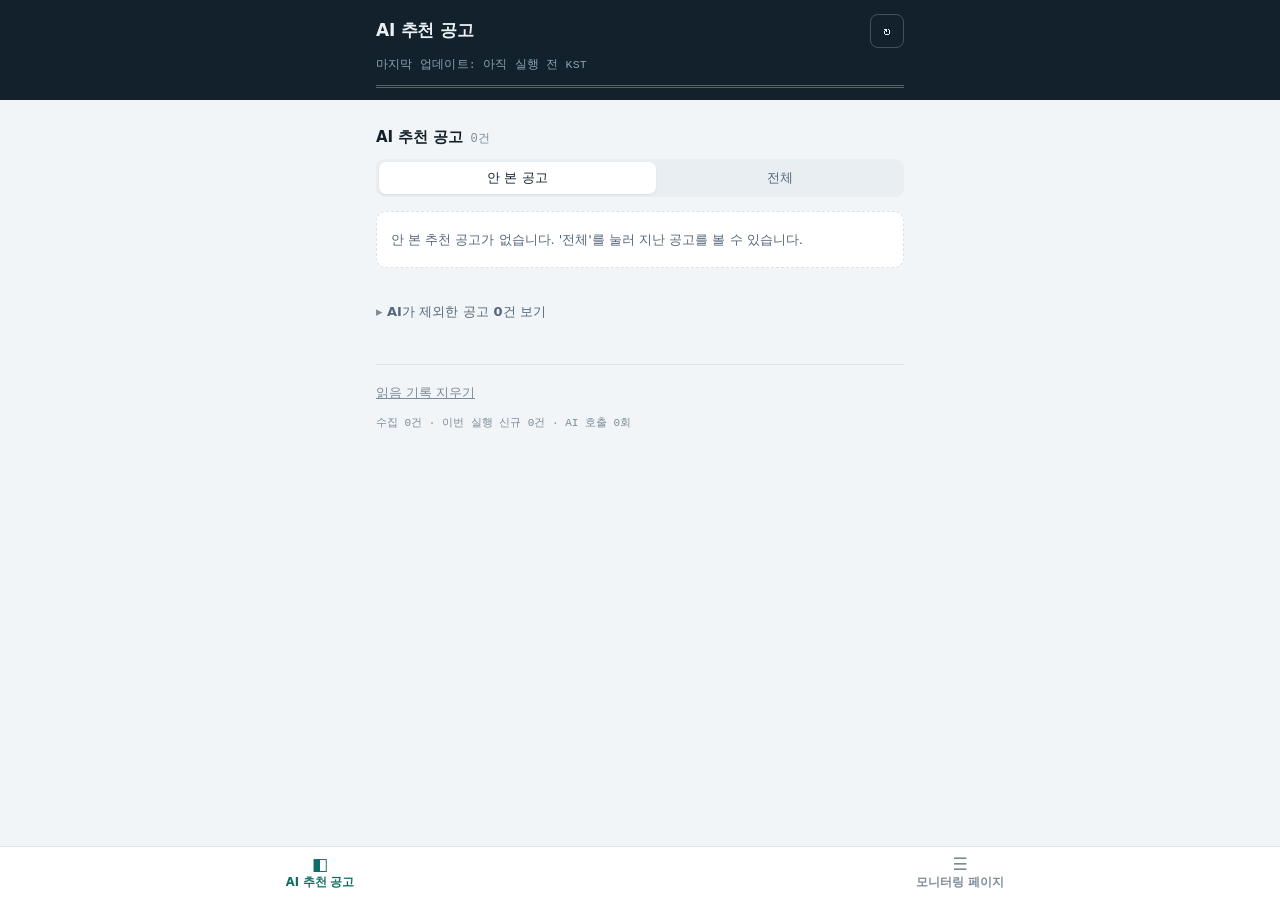
==== index.html @ 7499b251 "Add files via upload" ====
<!DOCTYPE html>
<html lang="ko">
<head>
<meta charset="utf-8">
<meta name="viewport" content="width=device-width, initial-scale=1, viewport-fit=cover">
<title>채용공고 모니터</title>
<meta name="description" content="등록한 채용 페이지의 신규 공고를 AI가 프로필과 대조해 걸러줍니다.">
<meta name="theme-color" content="#12212b">
<meta name="color-scheme" content="light dark">
<link rel="manifest" href="manifest.json">
<link rel="icon" href="icons/icon-192.png">
<link rel="apple-touch-icon" href="icons/icon-192.png">
<meta name="apple-mobile-web-app-capable" content="yes">
<meta name="apple-mobile-web-app-status-bar-style" content="black-translucent">
<link rel="stylesheet" href="styles.css">
</head>
<body>

<header class="topbar">
  <div class="wrap">
    <div class="topbar-row">
      <h1 class="brand" id="brandTitle">AI 추천 공고</h1>
      <button id="refreshBtn" class="icon-btn" type="button" aria-label="새로고침">↻</button>
    </div>
    <p class="stamp" id="updatedAt">불러오는 중…</p>
    <div class="rule-double" aria-hidden="true"></div>
  </div>
</header>

<main id="main">

  <!-- ── 탭 1: AI 추천 공고 ─────────────────────────── -->
  <div class="tabpanel wrap" id="panel-jobs" role="tabpanel" aria-labelledby="tab-jobs">

    <section class="section" aria-labelledby="recTitle">
      <div class="section-head">
        <h2 class="section-title" id="recTitle">AI 추천 공고</h2>
        <span class="count" id="recCount">–</span>
      </div>

      <div class="segmented" role="group" aria-label="공고 표시 범위">
        <button type="button" class="seg is-active" data-filter="unseen" aria-pressed="true">안 본 공고</button>
        <button type="button" class="seg" data-filter="all" aria-pressed="false">전체</button>
      </div>

      <div id="recList" class="cards">
        <p class="loading">공고를 불러오는 중…</p>
      </div>
    </section>

    <section class="section" id="pendingSection" hidden aria-labelledby="pendTitle">
      <div class="section-head">
        <h2 class="section-title" id="pendTitle">판단 보류</h2>
        <span class="count" id="pendCount">0</span>
      </div>
      <p class="section-note">AI 호출이 실패해 아직 판정하지 못한 공고입니다. 다음 실행에서 자동으로 다시 판단합니다.</p>
      <div id="pendList" class="cards"></div>
    </section>

    <section class="section">
      <details id="rejectedBox">
        <summary class="disclosure">AI가 제외한 공고 <span id="rejCount">0</span>건 보기</summary>
        <div id="rejList" class="cards cards-compact"></div>
      </details>
    </section>

    <footer class="foot">
      <p id="hiddenLine" class="foot-line" hidden></p>
      <button type="button" id="resetSeen" class="link-btn">읽음 기록 지우기</button>
      <p class="foot-meta" id="footMeta"></p>
    </footer>
  </div>

  <!-- ── 탭 2: 모니터링 페이지 ──────────────────────── -->
  <div class="tabpanel wrap" id="panel-sources" role="tabpanel" aria-labelledby="tab-sources" hidden>

    <section class="section">
      <div class="section-head">
        <h2 class="section-title">모니터링 페이지</h2>
        <span class="count" id="srcCount">–</span>
        <span class="spacer"></span>
        <button type="button" id="addSrcBtn" class="add-btn">+ 추가</button>
      </div>
      <p class="section-note">회사명을 누르면 채용 페이지로 바로 이동합니다. 오른쪽 아이콘으로 수정·삭제할 수 있습니다.</p>

      <div id="syncBanner" class="sync-banner" hidden>
        <p class="sync-title" id="syncTitle"></p>
        <p class="sync-body">화면에서 고친 내용은 이 휴대폰에만 저장됩니다. 자동 수집에도 반영하려면
          아래 내용을 <code>config/sources.json</code>에 붙여넣어야 합니다.</p>
        <div class="sync-actions">
          <button type="button" id="copyCfgBtn" class="primary-btn">sources.json 복사</button>
          <a id="ghEditLink" class="ghost-btn" target="_blank" rel="noopener noreferrer" hidden>GitHub에서 붙여넣기 ↗</a>
          <button type="button" id="revertBtn" class="ghost-btn">변경 되돌리기</button>
        </div>
        <textarea id="cfgOut" class="cfg-out" readonly hidden aria-label="sources.json 내용"></textarea>
      </div>

      <ul id="srcList" class="src-list"></ul>
    </section>

    <section class="section">
      <details id="healthBox">
        <summary class="disclosure">수집 상태 확인</summary>
        <div id="healthList" class="health"></div>
      </details>
    </section>
  </div>

</main>

<!-- 하단 탭바 — body 바로 아래 배치. 조상에 transform/filter/will-change 없음 -->
<nav class="tabbar" role="tablist" aria-label="화면 전환">
  <button type="button" class="tabbtn is-active" id="tab-jobs" data-tab="jobs"
          role="tab" aria-selected="true" aria-controls="panel-jobs">
    <span class="tabicon" aria-hidden="true">◧</span>
    <span class="tablabel">AI 추천 공고</span>
    <span class="tabbadge" id="tabBadge" hidden>0</span>
  </button>
  <button type="button" class="tabbtn" id="tab-sources" data-tab="sources"
          role="tab" aria-selected="false" aria-controls="panel-sources">
    <span class="tabicon" aria-hidden="true">☰</span>
    <span class="tablabel">모니터링 페이지</span>
    <span class="tabdot" id="tabDot" hidden></span>
  </button>
</nav>

<!-- 추가/편집 시트 -->
<div class="sheet" id="sheet" hidden role="dialog" aria-modal="true" aria-labelledby="sheetTitle">
  <div class="sheet-backdrop" id="sheetBackdrop"></div>
  <div class="sheet-panel" role="document">
    <h2 class="sheet-title" id="sheetTitle">채용 페이지 추가</h2>

    <label class="field">
      <span class="field-label">회사명</span>
      <input type="text" id="fCompany" class="input" placeholder="예: KB라이프생명" autocomplete="off">
    </label>

    <label class="field">
      <span class="field-label">공고 목록 페이지 주소</span>
      <input type="url" id="fUrl" class="input" placeholder="https://…" inputmode="url" autocomplete="off">
    </label>

    <label class="field">
      <span class="field-label">메모 <span class="opt">선택</span></span>
      <input type="text" id="fMemo" class="input" placeholder="예: 경영전략 직무 위주" autocomplete="off">
    </label>

    <label class="field">
      <span class="field-label">공고 링크 조각 <span class="opt">선택</span></span>
      <input type="text" id="fPattern" class="input" placeholder="예: /recruit/view" autocomplete="off">
      <span class="field-help">공고 하나를 열었을 때 주소에 공통으로 들어가는 부분입니다.
        비워두면 자동 추정하지만, 넣어주면 정확도가 크게 올라갑니다.</span>
    </label>

    <label class="check">
      <input type="checkbox" id="fManual">
      <span>수동 확인 전용 (수집·AI 판단 없이 목록에만 표시)</span>
    </label>

    <p class="sheet-error" id="sheetError" hidden></p>

    <div class="sheet-actions">
      <button type="button" id="sheetSave" class="primary-btn">저장</button>
      <button type="button" id="sheetCancel" class="ghost-btn">취소</button>
      <span class="spacer"></span>
      <button type="button" id="sheetDelete" class="danger-btn" hidden>삭제</button>
    </div>
  </div>
</div>

<div class="toast" id="toast" hidden></div>

<!-- 자가진단: 주소 끝에 ?debug=1 을 붙이면 켜집니다 -->
<div class="debug" id="debugPanel" hidden></div>

<script src="app.js"></script>
</body>
</html>
---- styles.css ----
/* ─────────────────────────────────────────────────────────────
   채용공고 모니터 — 언더라이팅 심사표를 모티프로 한 화면
   모바일 안전 규칙:
     · 100dvh 사용 (100vh는 폴백으로만)
     · html/body 에 overflow-x:hidden 명시
     · position:sticky 미사용. fixed는 하단 탭바/시트/토스트에만 쓰며
       모두 body 바로 아래 형제이고, 조상 어디에도 transform·filter·
       perspective·will-change 를 걸지 않는다 (전체 파일에서 미사용)
     · 텍스트가 들어가는 모든 행은 flex-wrap
   ───────────────────────────────────────────────────────────── */

*, *::before, *::after { box-sizing: border-box; }

:root {
  --bg:        #f2f5f7;
  --card:      #ffffff;
  --ink:       #14202a;
  --ink-2:     #55677a;
  --ink-3:     #7b8b99;
  --line:      #dae2e8;
  --line-soft: #e8eef2;
  --band-fit:  #0e6e63;
  --band-pend: #a9711f;
  --band-rej:  #9aa8b3;
  --urgent:    #b23a32;
  --header:    #12212b;
  --header-ink:#eaf1f5;
  --header-dim:#8ba3b3;

  --sans: "Pretendard Variable", Pretendard, -apple-system, BlinkMacSystemFont,
          "Apple SD Gothic Neo", "Segoe UI", "Malgun Gothic", system-ui, sans-serif;
  --mono: ui-monospace, SFMono-Regular, "SF Mono", Menlo, Consolas,
          "Liberation Mono", monospace;

  --radius: 10px;
}

@media (prefers-color-scheme: dark) {
  :root {
    --bg:        #0d1620;
    --card:      #14212c;
    --ink:       #e6edf2;
    --ink-2:     #98aab8;
    --ink-3:     #71879a;
    --line:      #223442;
    --line-soft: #1b2b37;
    --band-fit:  #3fb3a1;
    --band-pend: #d3a05a;
    --band-rej:  #4a5d6c;
    --urgent:    #e0736a;
    --header:    #0a121a;
    --header-ink:#e6edf2;
    --header-dim:#7d95a6;
  }
}

html, body {
  max-width: 100%;
  overflow-x: hidden;
}

html { -webkit-text-size-adjust: 100%; }

body {
  margin: 0;
  min-height: 100vh;
  min-height: 100dvh;
  background: var(--bg);
  color: var(--ink);
  font-family: var(--sans);
  font-size: 15px;
  line-height: 1.5;
  -webkit-font-smoothing: antialiased;
  padding-bottom: calc(24px + env(safe-area-inset-bottom));
}

img, svg { max-width: 100%; height: auto; }

.wrap {
  width: 100%;
  max-width: 560px;
  margin-left: auto;
  margin-right: auto;
  padding-left: 16px;
  padding-right: 16px;
}

/* ── 헤더 ───────────────────────────────────────────────── */

.topbar {
  background: var(--header);
  color: var(--header-ink);
  padding-top: calc(14px + env(safe-area-inset-top));
  padding-bottom: 12px;
}

.topbar-row {
  display: flex;
  flex-wrap: wrap;
  align-items: baseline;
  justify-content: space-between;
  gap: 8px;
}

.brand {
  margin: 0;
  font-size: 17px;
  font-weight: 650;
  letter-spacing: -0.015em;
  overflow-wrap: anywhere;
}

.icon-btn {
  flex: none;
  background: transparent;
  border: 1px solid rgba(255, 255, 255, 0.22);
  color: var(--header-ink);
  border-radius: 8px;
  width: 34px;
  height: 34px;
  font-size: 16px;
  line-height: 1;
  cursor: pointer;
}
.icon-btn:active { background: rgba(255, 255, 255, 0.12); }
.icon-btn.is-spinning { opacity: 0.5; }

.stamp {
  margin: 8px 0 0;
  font-family: var(--mono);
  font-size: 11.5px;
  letter-spacing: 0.02em;
  color: var(--header-dim);
  overflow-wrap: anywhere;
}

/* 회계 장부의 합계 이중 괘선 */
.rule-double {
  margin-top: 12px;
  height: 3px;
  border-top: 1px solid rgba(255, 255, 255, 0.28);
  border-bottom: 1px solid rgba(255, 255, 255, 0.28);
}

/* ── 섹션 ───────────────────────────────────────────────── */

.section { margin-top: 26px; }

.section-head {
  display: flex;
  flex-wrap: wrap;
  align-items: baseline;
  gap: 8px;
  margin-bottom: 6px;
}

.section-title {
  margin: 0;
  font-size: 15px;
  font-weight: 650;
  letter-spacing: -0.01em;
}

.count {
  font-family: var(--mono);
  font-size: 12px;
  color: var(--ink-3);
}

.section-note {
  margin: 0 0 10px;
  font-size: 12.5px;
  color: var(--ink-2);
  overflow-wrap: anywhere;
}

/* ── 세그먼트 토글 ──────────────────────────────────────── */

.segmented {
  display: flex;
  flex-wrap: wrap;
  gap: 4px;
  padding: 3px;
  background: var(--line-soft);
  border-radius: 9px;
  margin: 10px 0 14px;
}

.seg {
  flex: 1 1 auto;
  min-width: 90px;
  border: 0;
  background: transparent;
  color: var(--ink-2);
  font-family: inherit;
  font-size: 13px;
  font-weight: 550;
  padding: 7px 10px;
  border-radius: 7px;
  cursor: pointer;
}

.seg.is-active {
  background: var(--card);
  color: var(--ink);
  box-shadow: 0 1px 2px rgba(0, 0, 0, 0.08);
}

/* ── 공고 카드 ──────────────────────────────────────────── */

.cards { display: flex; flex-direction: column; gap: 10px; }

.card {
  background: var(--card);
  border: 1px solid var(--line);
  border-left: 3px solid var(--band-rej);
  border-radius: var(--radius);
  padding: 12px 13px;
  transition: opacity 0.25s ease, background 0.2s ease;
}

.card.grade-fit  { border-left-color: var(--band-fit); }
.card.grade-pend { border-left-color: var(--band-pend); }
.card.grade-rej  { border-left-color: var(--band-rej); }

.card.is-read { opacity: 0.55; }

.card-top {
  display: flex;
  flex-wrap: wrap;
  align-items: baseline;
  gap: 6px 8px;
  margin-bottom: 4px;
}

.company {
  font-size: 12px;
  font-weight: 600;
  color: var(--band-fit);
  letter-spacing: -0.01em;
  overflow-wrap: anywhere;
}
.card.grade-pend .company { color: var(--band-pend); }
.card.grade-rej  .company { color: var(--ink-3); }

.job-title {
  display: block;
  font-size: 15.5px;
  font-weight: 600;
  line-height: 1.35;
  color: var(--ink);
  text-decoration: none;
  overflow-wrap: anywhere;
  word-break: break-word;
}
.job-title:hover { text-decoration: underline; }

.meta {
  display: flex;
  flex-wrap: wrap;
  gap: 4px 10px;
  margin-top: 6px;
  font-family: var(--mono);
  font-size: 11.5px;
  color: var(--ink-3);
}
.meta .urgent { color: var(--urgent); font-weight: 600; }

/* AI 판단 메모 — 심사 코멘트처럼 */
.reason {
  margin: 9px 0 0;
  padding-left: 9px;
  border-left: 2px solid var(--line);
  font-size: 12.5px;
  line-height: 1.5;
  color: var(--ink-2);
  overflow-wrap: anywhere;
}

.chips {
  display: flex;
  flex-wrap: wrap;
  gap: 6px;
  margin-top: 9px;
  align-items: center;
}

.chip {
  font-family: var(--mono);
  font-size: 10.5px;
  letter-spacing: 0.02em;
  padding: 2px 6px;
  border-radius: 4px;
  border: 1px solid var(--line);
  color: var(--ink-3);
  white-space: nowrap;
}
.chip.warn { color: var(--band-pend); border-color: var(--band-pend); }
.chip.read { color: var(--band-fit); border-color: var(--band-fit); }

.spacer { flex: 1 1 auto; min-width: 0; }

.ghost-btn {
  flex: none;
  background: transparent;
  border: 1px solid var(--line);
  color: var(--ink-2);
  font-family: inherit;
  font-size: 12px;
  padding: 4px 10px;
  border-radius: 6px;
  cursor: pointer;
}
.ghost-btn:active { background: var(--line-soft); }

.cards-compact .card { padding: 9px 11px; }
.cards-compact .job-title { font-size: 14px; }

/* ── 모니터링 페이지 목록 ───────────────────────────────── */

.src-list { list-style: none; margin: 0; padding: 0; }

.src-item {
  border-bottom: 1px solid var(--line-soft);
}
.src-item:last-child { border-bottom: 0; }

.src-link {
  display: flex;
  flex-wrap: wrap;
  align-items: baseline;
  gap: 4px 8px;
  padding: 11px 2px;
  color: var(--ink);
  text-decoration: none;
}

.src-name { font-size: 14px; font-weight: 600; overflow-wrap: anywhere; }
.src-memo {
  flex: 1 1 100%;
  font-size: 12px;
  color: var(--ink-3);
  overflow-wrap: anywhere;
}
.src-arrow { flex: none; color: var(--ink-3); font-size: 13px; }

/* ── 수집 상태 ──────────────────────────────────────────── */

.disclosure {
  cursor: pointer;
  font-size: 13px;
  font-weight: 550;
  color: var(--ink-2);
  padding: 8px 0;
  list-style: none;
}
.disclosure::-webkit-details-marker { display: none; }
.disclosure::before { content: "▸ "; color: var(--ink-3); }
details[open] > .disclosure::before { content: "▾ "; }

.health { display: flex; flex-direction: column; gap: 8px; margin-top: 4px; }

.health-row {
  display: flex;
  flex-wrap: wrap;
  gap: 4px 8px;
  align-items: baseline;
  padding: 9px 11px;
  background: var(--card);
  border: 1px solid var(--line);
  border-radius: 8px;
  font-size: 12.5px;
}
.health-name { font-weight: 600; overflow-wrap: anywhere; }
.health-nums { font-family: var(--mono); font-size: 11.5px; color: var(--ink-3); }
.health-note {
  flex: 1 1 100%;
  font-size: 12px;
  color: var(--band-pend);
  overflow-wrap: anywhere;
}
.health-ok { color: var(--band-fit); }
.health-bad { color: var(--urgent); }

/* ── 상태/푸터 ──────────────────────────────────────────── */

.loading, .empty {
  margin: 0;
  padding: 18px 14px;
  background: var(--card);
  border: 1px dashed var(--line);
  border-radius: var(--radius);
  font-size: 13px;
  color: var(--ink-2);
  overflow-wrap: anywhere;
}

.foot {
  margin-top: 34px;
  padding-top: 16px;
  border-top: 1px solid var(--line);
}

.foot-line { margin: 0 0 8px; font-size: 12.5px; color: var(--ink-2); overflow-wrap: anywhere; }

.link-btn {
  background: none;
  border: 0;
  padding: 0;
  font-family: inherit;
  font-size: 12.5px;
  color: var(--ink-3);
  text-decoration: underline;
  cursor: pointer;
}

.foot-meta {
  margin: 12px 0 0;
  font-family: var(--mono);
  font-size: 11px;
  color: var(--ink-3);
  overflow-wrap: anywhere;
}

/* ── 접근성 ─────────────────────────────────────────────── */

a:focus-visible, button:focus-visible, summary:focus-visible {
  outline: 2px solid var(--band-fit);
  outline-offset: 2px;
  border-radius: 4px;
}

@media (prefers-reduced-motion: reduce) {
  * { animation: none !important; transition: none !important; }
}

/* 아주 좁은 화면(320px대) 대비 */
@media (max-width: 360px) {
  body { font-size: 14.5px; }
  .job-title { font-size: 15px; }
  .seg { min-width: 0; }
}

.health-dim { color: var(--ink-3); }
.src-link .chip { flex: none; }

/* ═══════════════════════════════════════════════════════════
   탭 / 편집 / 자가진단  (2차 개편)
   ═══════════════════════════════════════════════════════════ */

/* 하단 탭바 만큼 본문 아래 여백 확보 */
body {
  padding-bottom: calc(66px + env(safe-area-inset-bottom));
}

.tabpanel { display: block; }
.tabpanel[hidden] { display: none; }

/* ── 하단 탭바 ──────────────────────────────────────────── */
/* body 바로 아래 형제로 배치. 조상 어디에도 transform/filter/
   perspective/will-change 를 걸지 않는다 (걸면 fixed가 깨짐). */
.tabbar {
  position: fixed;
  left: 0;
  right: 0;
  bottom: 0;
  z-index: 30;
  display: flex;
  width: 100%;
  max-width: 100%;
  background: var(--card);
  border-top: 1px solid var(--line);
  padding-bottom: env(safe-area-inset-bottom);
}

.tabbtn {
  position: relative;
  flex: 1 1 50%;
  min-width: 0;
  display: flex;
  flex-direction: column;
  align-items: center;
  justify-content: center;
  gap: 2px;
  padding: 9px 4px 10px;
  border: 0;
  background: transparent;
  color: var(--ink-3);
  font-family: inherit;
  cursor: pointer;
}

.tabbtn.is-active { color: var(--band-fit); }

.tabicon { font-size: 17px; line-height: 1; }

.tablabel {
  font-size: 11.5px;
  font-weight: 600;
  letter-spacing: -0.01em;
  max-width: 100%;
  overflow: hidden;
  text-overflow: ellipsis;
  white-space: nowrap;
}

.tabbadge {
  position: absolute;
  top: 5px;
  left: 50%;
  margin-left: 8px;
  min-width: 17px;
  padding: 0 4px;
  border-radius: 9px;
  background: var(--band-fit);
  color: #fff;
  font-family: var(--mono);
  font-size: 10px;
  line-height: 17px;
  text-align: center;
}

.tabdot {
  position: absolute;
  top: 9px;
  left: 50%;
  margin-left: 9px;
  width: 7px;
  height: 7px;
  border-radius: 50%;
  background: var(--band-pend);
}

/* ── 모니터링 목록: 이동 영역과 조작 버튼 분리 ──────────── */

.src-item {
  display: flex;
  flex-wrap: nowrap;
  align-items: stretch;
  gap: 2px;
  border-bottom: 1px solid var(--line-soft);
}

.src-link {
  flex: 1 1 auto;
  min-width: 0;
  display: flex;
  flex-wrap: wrap;
  align-items: baseline;
  gap: 4px 8px;
  padding: 12px 4px 12px 2px;
  color: var(--ink);
  text-decoration: none;
}

.src-actions {
  flex: 0 0 auto;
  display: flex;
  align-items: center;
  gap: 2px;
}

.act-btn {
  width: 38px;
  height: 38px;
  flex: none;
  display: flex;
  align-items: center;
  justify-content: center;
  border: 0;
  background: transparent;
  color: var(--ink-2);
  line-height: 1;
  border-radius: 8px;
  cursor: pointer;
}
.act-btn svg { display: block; }
.act-btn:active { background: var(--line-soft); color: var(--ink); }

.src-flag {
  font-family: var(--mono);
  font-size: 10px;
  padding: 1px 5px;
  border-radius: 4px;
  border: 1px solid currentColor;
  white-space: nowrap;
}
.src-flag.added   { color: var(--band-fit); }
.src-flag.edited  { color: var(--band-pend); }

.add-btn {
  flex: none;
  border: 1px solid var(--band-fit);
  background: transparent;
  color: var(--band-fit);
  font-family: inherit;
  font-size: 12.5px;
  font-weight: 600;
  padding: 5px 11px;
  border-radius: 7px;
  cursor: pointer;
}
.add-btn:active { background: var(--line-soft); }

/* ── 동기화 안내 배너 ───────────────────────────────────── */

.sync-banner {
  background: var(--card);
  border: 1px solid var(--band-pend);
  border-left-width: 3px;
  border-radius: var(--radius);
  padding: 11px 12px;
  margin-bottom: 14px;
}

.sync-title {
  margin: 0 0 5px;
  font-size: 12.5px;
  font-weight: 650;
  color: var(--band-pend);
  overflow-wrap: anywhere;
}

.sync-body {
  margin: 0 0 10px;
  font-size: 12px;
  line-height: 1.5;
  color: var(--ink-2);
  overflow-wrap: anywhere;
}
.sync-body code {
  font-family: var(--mono);
  font-size: 11.5px;
  overflow-wrap: anywhere;
}

.sync-actions {
  display: flex;
  flex-wrap: wrap;
  gap: 6px;
  align-items: center;
}

.cfg-out {
  display: block;
  width: 100%;
  max-width: 100%;
  margin-top: 10px;
  min-height: 120px;
  padding: 8px;
  border: 1px solid var(--line);
  border-radius: 8px;
  background: var(--bg);
  color: var(--ink-2);
  font-family: var(--mono);
  font-size: 11px;
  line-height: 1.45;
  resize: vertical;
}

/* ── 버튼 ───────────────────────────────────────────────── */

.primary-btn {
  flex: none;
  border: 1px solid var(--band-fit);
  background: var(--band-fit);
  color: #fff;
  font-family: inherit;
  font-size: 12.5px;
  font-weight: 600;
  padding: 7px 13px;
  border-radius: 7px;
  cursor: pointer;
}
.primary-btn:active { opacity: 0.85; }

.danger-btn {
  flex: none;
  border: 1px solid var(--urgent);
  background: transparent;
  color: var(--urgent);
  font-family: inherit;
  font-size: 12.5px;
  padding: 6px 12px;
  border-radius: 7px;
  cursor: pointer;
}

a.ghost-btn { text-decoration: none; display: inline-block; }

/* ── 추가/편집 시트 ─────────────────────────────────────── */

.sheet {
  position: fixed;
  inset: 0;
  z-index: 60;
  display: flex;
  align-items: flex-end;
  justify-content: center;
}
.sheet[hidden] { display: none; }

.sheet-backdrop {
  position: absolute;
  inset: 0;
  background: rgba(8, 16, 22, 0.55);
}

.sheet-panel {
  position: relative;
  width: 100%;
  max-width: 560px;
  max-height: 92dvh;
  overflow-y: auto;
  overflow-x: hidden;
  background: var(--card);
  border-radius: 14px 14px 0 0;
  border-top: 1px solid var(--line);
  padding: 16px 16px calc(18px + env(safe-area-inset-bottom));
}

.sheet-title {
  margin: 0 0 14px;
  font-size: 16px;
  font-weight: 650;
  overflow-wrap: anywhere;
}

.field { display: block; margin-bottom: 13px; }

.field-label {
  display: block;
  font-size: 12.5px;
  font-weight: 600;
  color: var(--ink-2);
  margin-bottom: 5px;
}
.field-label .opt { font-weight: 400; color: var(--ink-3); }

.input {
  display: block;
  width: 100%;
  max-width: 100%;
  padding: 10px 11px;
  border: 1px solid var(--line);
  border-radius: 8px;
  background: var(--bg);
  color: var(--ink);
  font-family: inherit;
  font-size: 16px; /* iOS 자동 확대 방지 */
  line-height: 1.4;
}
.input:focus { outline: 2px solid var(--band-fit); outline-offset: 1px; }

.field-help {
  display: block;
  margin-top: 5px;
  font-size: 11.5px;
  line-height: 1.45;
  color: var(--ink-3);
  overflow-wrap: anywhere;
}

.check {
  display: flex;
  flex-wrap: wrap;
  align-items: flex-start;
  gap: 8px;
  margin: 4px 0 14px;
  font-size: 12.5px;
  color: var(--ink-2);
}
.check input { flex: none; width: 18px; height: 18px; margin: 0; }
.check span { flex: 1 1 0; min-width: 0; overflow-wrap: anywhere; }

.sheet-error {
  margin: 0 0 10px;
  font-size: 12.5px;
  color: var(--urgent);
  overflow-wrap: anywhere;
}

.sheet-actions {
  display: flex;
  flex-wrap: wrap;
  align-items: center;
  gap: 6px;
}

/* ── 토스트 ─────────────────────────────────────────────── */

.toast {
  position: fixed;
  left: 12px;
  right: 12px;
  bottom: calc(78px + env(safe-area-inset-bottom));
  z-index: 70;
  max-width: 536px;
  margin: 0 auto;
  padding: 10px 13px;
  border-radius: 9px;
  background: var(--header);
  color: var(--header-ink);
  font-size: 12.5px;
  line-height: 1.45;
  text-align: center;
  overflow-wrap: anywhere;
}
.toast[hidden] { display: none; }

/* ── 자가진단 패널 (?debug=1) ───────────────────────────── */

.debug {
  position: fixed;
  left: 0;
  right: 0;
  top: 0;
  z-index: 90;
  max-height: 45dvh;
  overflow: auto;
  padding: 8px 10px;
  background: #10181f;
  color: #d8ffe6;
  font-family: var(--mono);
  font-size: 10.5px;
  line-height: 1.5;
  border-bottom: 2px solid #2f8f6f;
  overflow-wrap: anywhere;
}
.debug[hidden] { display: none; }
.debug .bad { color: #ff9d92; }
.debug .ok { color: #7fe3b8; }
.debug h3 { margin: 0 0 4px; font-size: 11px; color: #fff; }
.debug ul { margin: 4px 0 0; padding-left: 16px; }

@media (max-width: 360px) {
  .tablabel { font-size: 11px; }
  .sync-actions .primary-btn,
  .sync-actions .ghost-btn { font-size: 12px; padding: 6px 10px; }
}

/* No. 컬럼 */
.src-no {
  flex: 0 0 auto;
  align-self: flex-start;
  min-width: 20px;
  padding-top: 13px;
  font-family: var(--mono);
  font-size: 11.5px;
  color: var(--ink-3);
  text-align: right;
}

/* 목록 URL이 잘못 걸린 카드는 눈에 띄게 표시 */
.card[data-list-url="1"] .job-title::after {
  content: " ⚠ 목록 페이지 링크";
  font-family: var(--mono);
  font-size: 10.5px;
  color: var(--urgent);
  white-space: nowrap;
}

/* 토스트 안 실행취소 버튼 */
.toast {
  display: flex;
  flex-wrap: wrap;
  align-items: center;
  justify-content: center;
  gap: 6px 12px;
}
.toast-msg { flex: 1 1 auto; min-width: 0; text-align: left; }
.toast-action {
  flex: none;
  border: 1px solid rgba(255, 255, 255, 0.35);
  background: transparent;
  color: var(--header-ink);
  font-family: inherit;
  font-size: 12px;
  font-weight: 600;
  padding: 5px 11px;
  border-radius: 7px;
  cursor: pointer;
}
.toast-action:active { background: rgba(255, 255, 255, 0.14); }

/* 자체 확인창 */
.confirm-panel { border-radius: 14px 14px 0 0; }
.confirm-panel .sync-body { margin-bottom: 14px; }
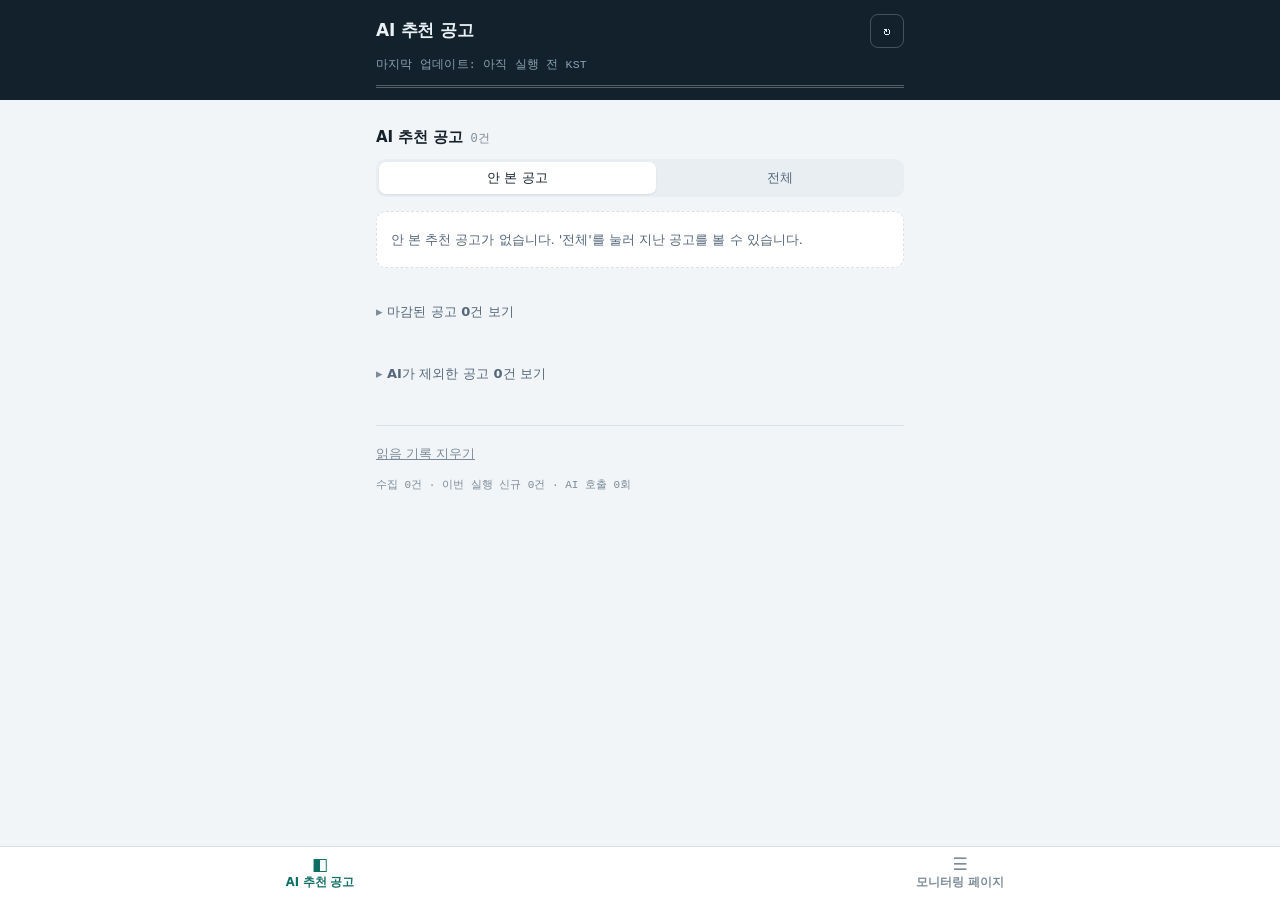
==== commit 12f4522e: "Add files via upload" ====
--- a/index.html
+++ b/index.html
@@ -43,9 +43,20 @@
         <button type="button" class="seg" data-filter="all" aria-pressed="false">전체</button>
       </div>
 
+      <p class="notice" id="crawlOnlyNotice" hidden></p>
+
       <div id="recList" class="cards">
         <p class="loading">공고를 불러오는 중…</p>
       </div>
+    </section>
+
+    <section class="section" id="unjudgedSection" hidden aria-labelledby="unjTitle">
+      <div class="section-head">
+        <h2 class="section-title" id="unjTitle">AI 판단 전</h2>
+        <span class="count" id="unjCount">0</span>
+      </div>
+      <p class="section-note" id="unjNote"></p>
+      <div id="unjList" class="cards"></div>
     </section>
 
     <section class="section" id="pendingSection" hidden aria-labelledby="pendTitle">
@@ -55,6 +66,14 @@
       </div>
       <p class="section-note">AI 호출이 실패해 아직 판정하지 못한 공고입니다. 다음 실행에서 자동으로 다시 판단합니다.</p>
       <div id="pendList" class="cards"></div>
+    </section>
+
+    <section class="section">
+      <details id="expiredBox">
+        <summary class="disclosure">마감된 공고 <span id="expCount">0</span>건 보기</summary>
+        <p class="section-note" id="expNote"></p>
+        <div id="expList" class="cards cards-compact"></div>
+      </details>
     </section>
 
     <section class="section">
--- a/styles.css
+++ b/styles.css
@@ -886,3 +886,52 @@
 /* 자체 확인창 */
 .confirm-panel { border-radius: 14px 14px 0 0; }
 .confirm-panel .sync-body { margin-bottom: 14px; }
+
+/* 수집 전용 실행 안내 */
+.notice {
+  margin: 0 0 12px;
+  padding: 10px 12px;
+  border: 1px solid var(--band-pend);
+  border-left-width: 3px;
+  border-radius: var(--radius);
+  background: var(--card);
+  font-size: 12.5px;
+  line-height: 1.5;
+  color: var(--ink-2);
+  overflow-wrap: anywhere;
+}
+.notice[hidden] { display: none; }
+
+/* ── 마감일 배지 ─────────────────────────────────────────── */
+
+.dday {
+  flex: none;
+  font-family: var(--mono);
+  font-size: 11px;
+  font-weight: 600;
+  letter-spacing: 0.01em;
+  padding: 2px 7px;
+  border-radius: 5px;
+  border: 1px solid currentColor;
+  white-space: nowrap;
+}
+.dday.d-urgent { color: #fff; background: var(--urgent); border-color: var(--urgent); }
+.dday.d-soon   { color: var(--band-pend); }
+.dday.d-far    { color: var(--ink-3); }
+.dday.d-open   { color: var(--band-fit); }
+.dday.d-none   { color: var(--ink-3); border-style: dashed; }
+.dday.d-over   { color: var(--ink-3); border-style: dashed; }
+
+/* 카드 우측 상단 삭제 버튼 */
+.act-btn.card-del {
+  width: 30px;
+  height: 30px;
+  margin: -4px -4px -4px 2px;
+  color: var(--ink-3);
+}
+.act-btn.card-del svg { width: 14px; height: 14px; }
+
+.card-top { align-items: center; }
+
+/* 마감 섹션의 카드는 흐리게 */
+#expList .card { opacity: 0.72; }
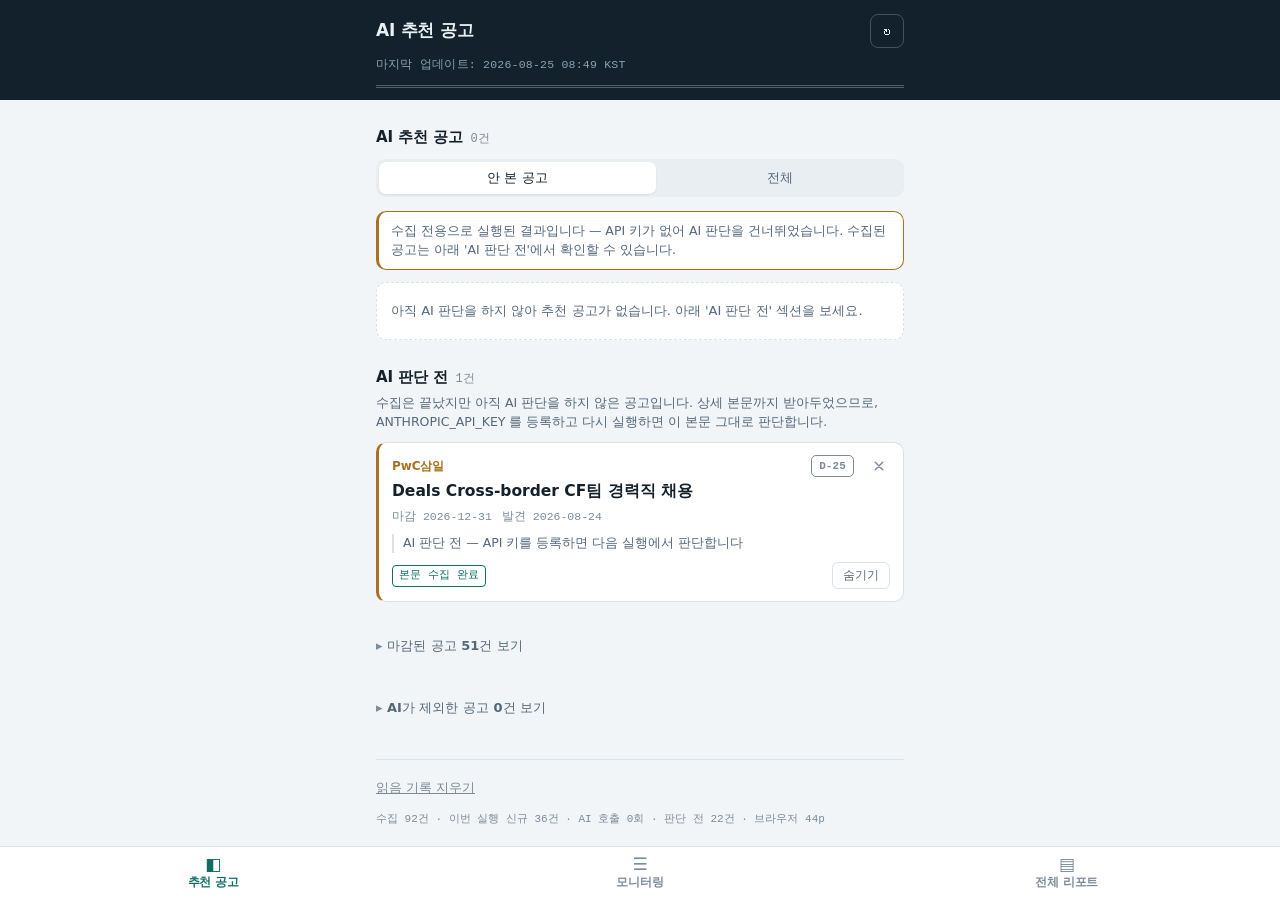
==== commit 9a8b977c: "Add files via upload" ====
--- a/index.html
+++ b/index.html
@@ -117,9 +117,27 @@
       <ul id="srcList" class="src-list"></ul>
     </section>
 
+  </div>
+
+  <!-- ── 탭 3: 전체 리포트 ─────────────────────────── -->
+  <div class="tabpanel wrap" id="panel-report" role="tabpanel" aria-labelledby="tab-report" hidden>
+    <section class="section">
+      <div class="section-head">
+        <h2 class="section-title">전체 리포트</h2>
+        <span class="count" id="repCount">–</span>
+      </div>
+      <p class="section-note">필터를 거치기 전의 <strong>수집된 모든 공고</strong>입니다.
+        각 공고가 어느 단계에서 왜 걸러졌는지 그대로 보여줍니다.
+        제목을 누르면 원문과 대조할 수 있습니다.</p>
+
+      <div class="tally" id="repTally"></div>
+      <div class="chipbar" id="repFilters" role="group" aria-label="상태별 보기"></div>
+      <ul id="repList" class="rep-list"></ul>
+    </section>
+
     <section class="section">
       <details id="healthBox">
-        <summary class="disclosure">수집 상태 확인</summary>
+        <summary class="disclosure">사이트별 수집 상태</summary>
         <div id="healthList" class="health"></div>
       </details>
     </section>
@@ -132,14 +150,19 @@
   <button type="button" class="tabbtn is-active" id="tab-jobs" data-tab="jobs"
           role="tab" aria-selected="true" aria-controls="panel-jobs">
     <span class="tabicon" aria-hidden="true">◧</span>
-    <span class="tablabel">AI 추천 공고</span>
+    <span class="tablabel">추천 공고</span>
     <span class="tabbadge" id="tabBadge" hidden>0</span>
   </button>
   <button type="button" class="tabbtn" id="tab-sources" data-tab="sources"
           role="tab" aria-selected="false" aria-controls="panel-sources">
     <span class="tabicon" aria-hidden="true">☰</span>
-    <span class="tablabel">모니터링 페이지</span>
+    <span class="tablabel">모니터링</span>
     <span class="tabdot" id="tabDot" hidden></span>
+  </button>
+  <button type="button" class="tabbtn" id="tab-report" data-tab="report"
+          role="tab" aria-selected="false" aria-controls="panel-report">
+    <span class="tabicon" aria-hidden="true">▤</span>
+    <span class="tablabel">전체 리포트</span>
   </button>
 </nav>
 
--- a/styles.css
+++ b/styles.css
@@ -935,3 +935,147 @@
 
 /* 마감 섹션의 카드는 흐리게 */
 #expList .card { opacity: 0.72; }
+
+/* ── 전체 리포트 탭 ─────────────────────────────────────── */
+
+.tally {
+  display: flex;
+  flex-wrap: wrap;
+  gap: 6px;
+  margin-bottom: 12px;
+}
+
+.tally-cell {
+  flex: 1 1 88px;
+  min-width: 0;
+  display: flex;
+  flex-direction: column;
+  align-items: center;
+  gap: 2px;
+  padding: 8px 4px;
+  background: var(--card);
+  border: 1px solid var(--line);
+  border-radius: 8px;
+}
+
+.tally-num { font-family: var(--mono); font-size: 16px; font-weight: 650; }
+.tally-label {
+  font-size: 10.5px;
+  color: var(--ink-3);
+  text-align: center;
+  overflow-wrap: anywhere;
+}
+
+.chipbar {
+  display: flex;
+  flex-wrap: wrap;
+  gap: 5px;
+  margin-bottom: 12px;
+}
+
+.fchip {
+  flex: none;
+  max-width: 100%;
+  border: 1px solid var(--line);
+  background: var(--card);
+  color: var(--ink-2);
+  font-family: inherit;
+  font-size: 11.5px;
+  padding: 5px 9px;
+  border-radius: 14px;
+  cursor: pointer;
+  overflow-wrap: anywhere;
+}
+.fchip.is-active {
+  background: var(--band-fit);
+  border-color: var(--band-fit);
+  color: #fff;
+  font-weight: 600;
+}
+
+.rep-list { list-style: none; margin: 0; padding: 0; display: flex; flex-direction: column; gap: 8px; }
+
+.rep-row {
+  background: var(--card);
+  border: 1px solid var(--line);
+  border-left: 3px solid var(--line);
+  border-radius: 9px;
+  padding: 10px 11px;
+}
+
+.rep-head {
+  display: flex;
+  flex-wrap: wrap;
+  align-items: center;
+  gap: 4px 7px;
+  margin-bottom: 3px;
+}
+
+.rep-no { font-family: var(--mono); font-size: 11px; color: var(--ink-3); }
+.rep-company { font-size: 11.5px; font-weight: 600; color: var(--ink-2); overflow-wrap: anywhere; }
+
+.rep-status {
+  flex: none;
+  font-family: var(--mono);
+  font-size: 10.5px;
+  font-weight: 600;
+  padding: 2px 7px;
+  border-radius: 4px;
+  white-space: nowrap;
+}
+.rep-status.ok   { color: #fff; background: var(--band-fit); }
+.rep-status.wait { color: #fff; background: var(--band-pend); }
+.rep-status.out  { color: var(--ink-3); border: 1px solid var(--line); }
+
+.rep-title {
+  display: block;
+  font-size: 14px;
+  font-weight: 600;
+  line-height: 1.35;
+  color: var(--ink);
+  text-decoration: none;
+  overflow-wrap: anywhere;
+  word-break: break-word;
+}
+.rep-title:hover { text-decoration: underline; }
+
+.rep-meta {
+  display: flex;
+  flex-wrap: wrap;
+  gap: 3px 8px;
+  margin-top: 5px;
+  font-family: var(--mono);
+  font-size: 10.5px;
+  color: var(--ink-3);
+}
+.rep-stage { color: var(--band-pend); }
+
+.rep-reason {
+  margin: 6px 0 0;
+  padding-left: 8px;
+  border-left: 2px solid var(--line);
+  font-size: 12px;
+  line-height: 1.45;
+  color: var(--ink-2);
+  overflow-wrap: anywhere;
+}
+
+.rep-url {
+  display: block;
+  margin-top: 6px;
+  font-family: var(--mono);
+  font-size: 10.5px;
+  color: var(--ink-3);
+  overflow-wrap: anywhere;
+  word-break: break-all;
+}
+
+.rep-row:has(.rep-status.ok)   { border-left-color: var(--band-fit); }
+.rep-row:has(.rep-status.wait) { border-left-color: var(--band-pend); }
+
+/* 탭 3개 대응 */
+.tabbtn { flex: 1 1 33.333%; }
+@media (max-width: 360px) {
+  .tablabel { font-size: 10.5px; }
+  .tally-cell { flex: 1 1 72px; }
+}
